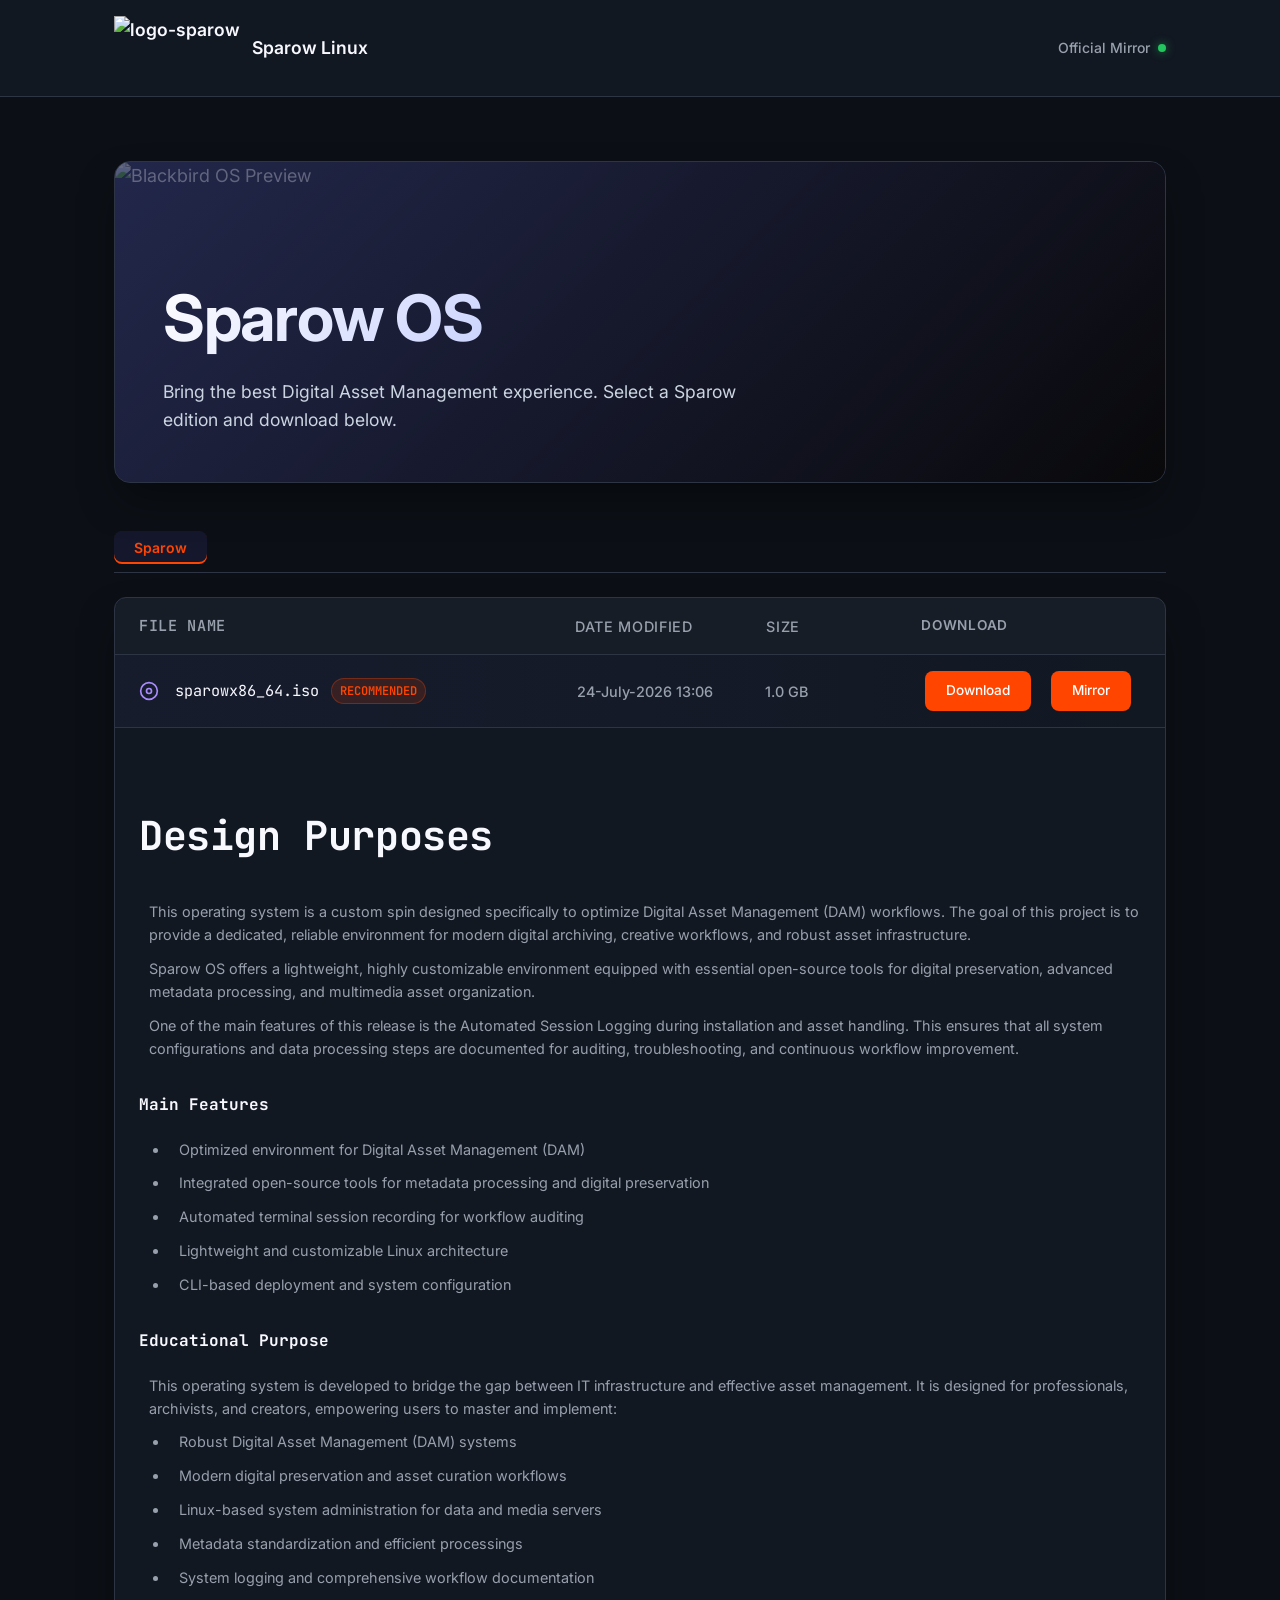
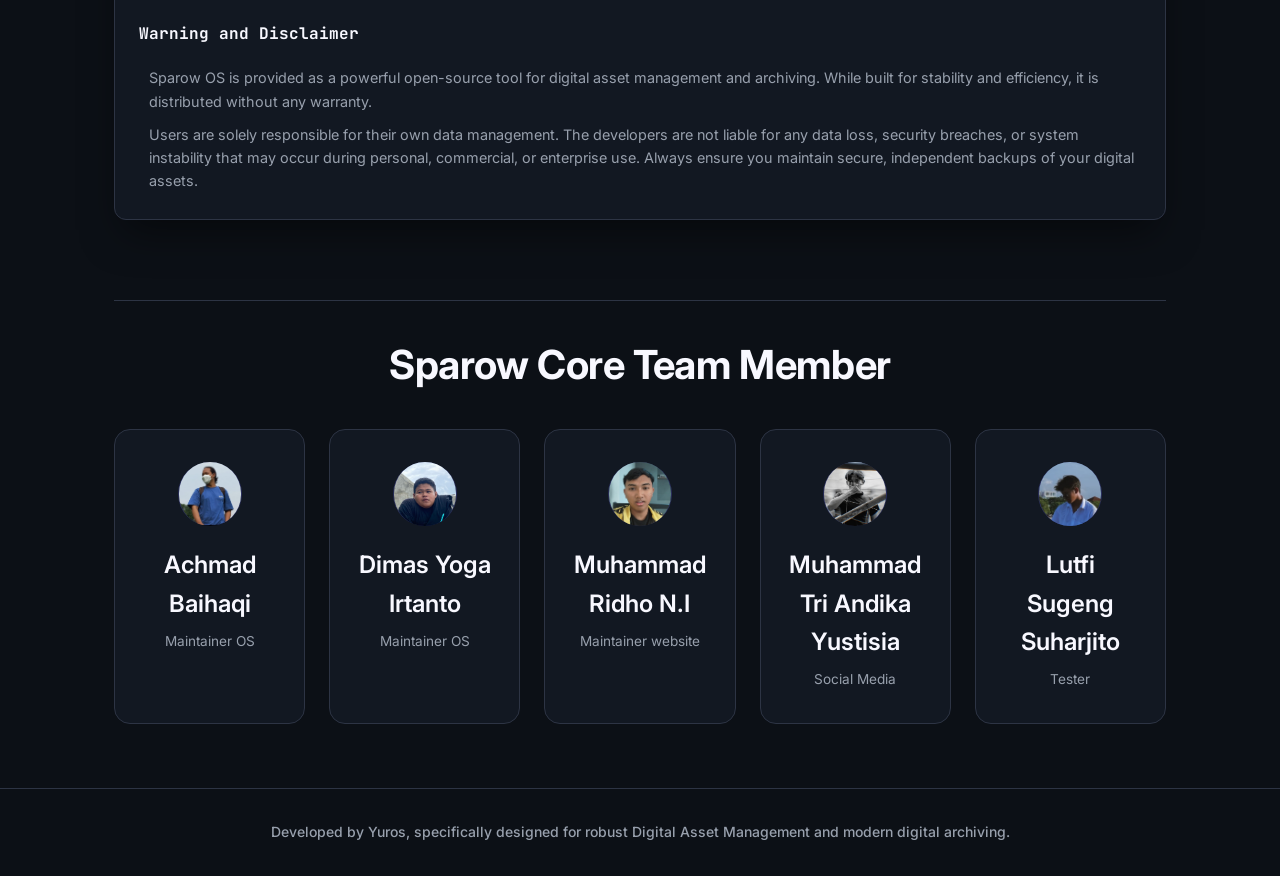
==== template/index.html @ 1fdc1cbc "Update index.html" ====
<!DOCTYPE html>
<html lang="en">
<head>
    <meta charset="UTF-8">
    <meta name="viewport" content="width=device-width, initial-scale=1.0">
    <title>Sparow OS - Download</title>
    <link rel="stylesheet" href="style.css">
    <link
        href="https://fonts.googleapis.com/css2?family=Inter:wght@400;500;600;700&family=JetBrains+Mono:wght@400;500&display=swap"
        rel="stylesheet">
</head>

<body>
    <nav class="navbar">
        <div class="container">
            <div class="logo">
                <img src="asset-website/logo-sparow.png" alt="logo-sparow" style="height: 64px; width: auto;"/>
                <span>Sparow Linux</span>
            </div>
            <div class="server-info">
                <span class="host">Official Mirror</span>
                <span class="status-indicator"></span>
            </div>
        </div>
    </nav>

    <main class="container main-content">
        <!-- Hero Section -->
        <div class="hero-section">
            <div class="hero-image-container">
                <!-- Ganti source gambar (src) di bawah ini dengan link gambar hero OS Anda -->
                <img src="asset-website/backround-hero/opsi1.png" alt="Blackbird OS Preview" class="hero-img">
                <div class="hero-content">
                    <h1>Sparow OS</h1>
                    <p>Bring the best Digital Asset Management experience. Select a Sparow edition and download below.</p>
                </div>
            </div>
        </div>

        <div class="release-tabs">
            <button class="tab-btn active" id="btn-amanda">Sparow</button>
            <!--<button class="tab-btn" id="btn-blackbird">Raven</button>-->
        </div>

        <div class="file-browser">
            <div class="browser-header">
                <div class="col-name">File Name</div>
                <div class="col-date">Date Modified</div>
                <div class="col-size">Size</div>
                <div class="col-action">
                    <span class="header-align">Download</span>
                    <span class="header-align" style="visibility: hidden;">Mirror</span>
                </div>
            </div>
            <div class="file-list" id="list-amanda">
                <!-- ISO Files (Highlight them) -->
                <div class="file-row iso-file">
                    <div class="col-name">
                        <svg class="icon" viewBox="0 0 24 24" fill="none" stroke="currentColor" stroke-width="2">
                            <circle cx="12" cy="12" r="10" />
                            <circle cx="12" cy="12" r="3" />
                        </svg>
                        <div class="file-details">
                            <span class="filename">sparowx86_64.iso</span>
                            <span class="file-badge">Recommended</span>
                        </div>
                    </div>
                    <div class="col-date">24-July-2026 13:06</div>
                    <div class="col-size">1.0 GB</div>
                    <div class="col-action">
                        <a href="/source/blackbird-amanda.iso" class="btn-download" download>Download</a>
                        <a href="https://onboardcloud.dl.sourceforge.net/project/blackbird/release-beta/blackbird-amanda.iso?viasf=1&fid=47947c083191922f" target="_blank" class="btn-download">Mirror</a>
                        
                    </div>
                </div>
                <div class="describe">

                    <h2 class="col-name">Design Purposes</h2>

                    <p>
                    This operating system is a custom spin designed specifically to optimize Digital Asset Management (DAM) workflows. The goal of this project is to provide a dedicated, reliable environment for modern digital archiving, creative workflows, and robust asset infrastructure.
                    </p>

                    <p>
                    Sparow OS offers a lightweight, highly customizable environment equipped with essential open-source tools for digital preservation, advanced metadata processing, and multimedia asset organization.
                    </p>

                    <p>
                    One of the main features of this release is the Automated Session Logging during installation and asset handling. This ensures that all system configurations and data processing steps are documented for auditing, troubleshooting, and continuous workflow improvement.
                    </p>

                    <h3 class="col-name">Main Features</h3>
                    
                    <ul>
                        <li>Optimized environment for Digital Asset Management (DAM)</li>
                        <li>Integrated open-source tools for metadata processing and digital preservation</li>
                        <li>Automated terminal session recording for workflow auditing</li>
                        <li>Lightweight and customizable Linux architecture</li>
                        <li>CLI-based deployment and system configuration</li>
                    </ul>

                    <h3 class="col-name">Educational Purpose</h3>

                    <p>
                    This operating system is developed to bridge the gap between IT infrastructure and effective asset management. It is designed for professionals, archivists, and creators, empowering users to master and implement:
                    </p>

                    <ul>
                        <li>Robust Digital Asset Management (DAM) systems</li>
                        <li>Modern digital preservation and asset curation workflows</li>
                        <li>Linux-based system administration for data and media servers</li>
                        <li>Metadata standardization and efficient processings</li>
                        <li>System logging and comprehensive workflow documentation</li>
                    </ul>

                    <h3 class="col-name">Warning and Disclaimer</h3>

                    <p>
                    Sparow OS is provided as a powerful open-source tool for digital asset management and archiving. While built for stability and efficiency, it is distributed without any warranty.
                    </p>

                    <p>
                    Users are solely responsible for their own data management. The developers are not liable for any data loss, security breaches, or system instability that may occur during personal, commercial, or enterprise use. Always ensure you maintain secure, independent backups of your digital assets.
                    </p>
                </div>
            </div>

            <div class="file-list" id="list-blackbird" style="display: none;">
                <!-- ISO Files for Blackbird -->
                <!--<div class="file-row iso-file">
                    <div class="col-name">
                        <svg class="icon" viewBox="0 0 24 24" fill="none" stroke="currentColor" stroke-width="2">
                            <circle cx="12" cy="12" r="10" />
                            <circle cx="12" cy="12" r="3" />
                        </svg>
                       <div class="file-details">
                            <span class="filename">blackbird-ravenx86_64.iso</span>
                        </div>
                    </div>
                    <div class="col-date">15-Apr-2026 09:20</div>
                    <div class="col-size">1.2 GB</div>
                    <div class="col-action">
                        <a href="#" class="btn-download">Download</a>
                    </div>
                </div>-->
                
                <div class="describe">

                    <h2 class="col-name">Design Purposes</h2>

                    <p>
                    This operating system is a core of Blackbird Project and Used for internal member only.
                    </p>


                </div>
            </div>
        </div>

        <!-- Contributors Section -->
        <section class="contributors-section">
            <h2 class="section-title">Sparow Core Team Member</h2>
            <div class="contributors-grid">
                <div class="contributor-card">
                    <div class="avatar">
                        <img src="/asset-website/contributor-image/bay-card.jpg" alt="Achmad Baihaqi Avatar" class="avatar-img">
                    </div>
                    <div class="contributor-info">
                        <h3>Achmad Baihaqi</h3>
                        <p>Maintainer OS</p>
                    </div>
                </div>
                <div class="contributor-card">
                    <div class="avatar">
                        <img src="/asset-website/contributor-image/agoy-card.jpg" alt="Dimas Yoga Avatar" class="avatar-img">
                    </div>
                    <div class="contributor-info">
                        <h3>Dimas Yoga Irtanto</h3>
                        <p>Maintainer OS</p>
                    </div>
                </div>
                <div class="contributor-card">
                    <div class="avatar">
                        <img src="/asset-website/contributor-image/ridho-card.jpg" alt="Muhammad Ridho Avatar" class="avatar-img">
                    </div>
                    <div class="contributor-info">
                        <h3>Muhammad Ridho N.I</h3>
                        <p>Maintainer website </p>
                    </div>
                </div>
                <div class="contributor-card">
                    <div class="avatar">
                        <img src="/asset-website/contributor-image/dika-card.jpg" alt="Muhammad Tri Andika Avatar" class="avatar-img">
                    </div>
                    <div class="contributor-info">
                        <h3>Muhammad Tri Andika Yustisia</h3>
                        <p>Social Media</p>
                    </div>
                </div>
                <div class="contributor-card">
                    <div class="avatar">
                        <img src="/asset-website/contributor-image/lutfi-card.jpg" alt="Lutfi Sugeng Avatar" class="avatar-img">
                    </div>
                    <div class="contributor-info">
                        <h3>Lutfi Sugeng Suharjito</h3>
                        <p>Tester</p>
                    </div>
                </div>
            </div>
        </section>
    </main>

    <footer>
        <div class="container">
            <p>Developed by Yuros, specifically designed for robust Digital Asset Management and modern digital archiving.</p>
        </div>
    </footer>

    <script src="main.js"></script>
</body>

</html>
---- template/style.css ----
:root {
    --bg-main: #0C1016;
    --bg-card: #121822;
    --bg-hover: #1c2433;
    --text-main: #F8F8FF;
    --text-muted: #98A0AD;
    --border-color: #2D3444;
    --stroke-secondary: #A8B9D3;
    --accent: #FF4500;
    --accent-hover: #e63e00;
    --iso-glow: rgba(255, 69, 0, 0.15);
    --placeholder: #D9D9D9
}

* {
    margin: 0;
    padding: 0;
    box-sizing: border-box;
}

body {
    font-family: 'Inter', -apple-system, BlinkMacSystemFont, "Segoe UI", sans-serif;
    background-color: var(--bg-main);
    color: var(--text-main);
    line-height: 1.6;
    -webkit-font-smoothing: antialiased;
    font-size: 18px;
    font-weight: 400;
}

.container {
    max-width: 1100px;
    margin: 0 auto;
    padding: 0 1.5rem;
}

/* Navbar */
.navbar {
    border-bottom: 1px solid var(--border-color);
    background: var(--bg-card);
    padding: 1rem 0;
}

.navbar .container {
    display: flex;
    justify-content: space-between;
    align-items: center;
}

.logo {
    display: flex;
    align-items: center;
    gap: 0.75rem;
    font-weight: 600;
    font-size: 1.1rem;
}

.logo svg {
    color: var(--accent);
}

/* Release Tabs */
.release-tabs {
    display: flex;
    gap: 0.5rem;
    margin-bottom: 1.5rem;
    border-bottom: 1px solid var(--border-color);
    padding-bottom: 0.5rem;
}

.tab-btn {
    background: transparent;
    border: none;
    color: var(--text-muted);
    padding: 0.5rem 1.25rem;
    font-size: 0.95rem;
    font-weight: 500;
    cursor: pointer;
    border-radius: 0.5rem;
    transition: all 0.2s ease;
    font-family: 'Inter', sans-serif;
}

.tab-btn:hover {
    color: var(--text-main);
    background: var(--bg-hover);
}

.tab-btn.active {
    background: rgba(99, 102, 241, 0.1);
    color: var(--accent);
    font-weight: 600;
    box-shadow: inset 0 -2px 0 var(--accent);
}

.server-info,
.tab-btn,
.browser-header,
.col-date,
.col-size,
.btn-download,
footer {
    font-size: 14px;
    font-weight: 500;
    color: var(--text-muted);
    display: flex;
    align-items: center;
    gap: 0.5rem;
}

.status-indicator {
    width: 8px;
    height: 8px;
    border-radius: 50%;
    background: #22c55e;
    box-shadow: 0 0 8px rgba(34, 197, 94, 0.6);
}

/* Main Content */
.main-content {
    padding: 4rem 1.5rem;
}

/* Hero Section */
.hero-section {
    margin-bottom: 3rem;
    border-radius: 1rem;
    overflow: hidden;
    position: relative;
    border: 1px solid var(--border-color);
    box-shadow: 0 20px 40px -10px rgba(0, 0, 0, 0.5);
    background: var(--bg-card);
}

.hero-image-container {
    position: relative;
    width: 100%;
    height: 320px;
    background: linear-gradient(135deg, rgba(99, 102, 241, 0.2) 0%, rgba(9, 9, 11, 1) 100%);
    display: flex;
    align-items: flex-end;
    padding: 3rem;
}

.hero-img {
    position: absolute;
    top: 0;
    left: 0;
    width: 100%;
    height: 100%;
    object-fit: cover;
    opacity: 0.3; /* Opacity lowered to keep text highly readable */
    z-index: 1;
    border-radius: 0 !important;
}

.hero-content {
    position: relative;
    z-index: 2;
}

.hero-content h1 {
    font-size:64px;
    font-weight: 700;
    margin-bottom: 0.5rem;
    background: linear-gradient(135deg, #ffffff 0%, #a5b4fc 100%);
    -webkit-background-clip: text;
    -webkit-text-fill-color: transparent;
    letter-spacing: -0.02em;
    color: var(--text-main);
}

.hero-content p {
    color: #cbd5e1;
    font-size: 1.1rem;
    max-width: 600px;
}

.hero-content p.academic-note {
    margin-top: 1.25rem;
    font-size: 0.85rem;
    color: #94a3b8;
    font-style: italic;
    border-left: 2px solid var(--accent);
    padding-left: 0.75rem;
}

img {
    display: block;
    max-width: 100%;
    overflow: hidden;
    
}
/* File Browser */
.file-browser {
    background: var(--bg-card);
    border: 1px solid var(--border-color);
    border-radius: 0.75rem;
    overflow: hidden;
    box-shadow: 0 20px 40px -10px rgba(0, 0, 0, 0.5);
}

.browser-header {
    display: grid;
    grid-template-columns: 3.5fr 1.5fr 1fr 2fr;
    padding: 1rem 1.5rem;
    border-bottom: 1px solid var(--border-color);
    background: rgba(255, 255, 255, 0.02);
    font-size: 0.85rem;
    font-weight: 600;
    color: var(--text-muted);
    text-transform: uppercase;
    letter-spacing: 0.05em;
}

.header-align {
    display: inline-flex;
    justify-content: center;
    padding: 0 1.25rem;
    margin-left: 5px;
    margin-right: 5px;
}

.file-list {
    display: flex;
    flex-direction: column;
}

.file-row {
    display: grid;
    grid-template-columns: 3.5fr 1.5fr 1fr 2fr;
    align-items: center;
    padding: 1rem 1.5rem;
    border-bottom: 1px solid var(--border-color);
    text-decoration: none;
    color: var(--text-main);
    transition: background 0.2s ease;
}

.describe {
    padding: 1rem 1.5rem;
}

.describe h2, .describe h3 {
    font-size: 1rem;
    margin-bottom: 1.25em;
}

.describe h2 {
 margin-top: 1.5em ;
}

.describe h3 {
 margin-top: 2em ;
}

.describe p, .describe li {
    color: var(--text-muted);
    font-size: .9rem;
    margin-bottom: .75em;
}

.describe p{
    margin-inline-start: 10px;
}

.describe li {
    margin-inline-start: 30px;
    padding-inline-start: 10px;
}


.file-row:last-child {
    border-bottom: none;
}

.file-row:hover {
    background: var(--bg-hover);
}

.file-row.iso-file {
    background: linear-gradient(90deg, rgba(99, 102, 241, 0.05), transparent);
}

.file-row.iso-file:hover {
    background: linear-gradient(90deg, rgba(99, 102, 241, 0.1), transparent);
}

/* Columns */
.col-name {
    display: flex;
    align-items: center;
    gap: 1rem;
    font-family: 'JetBrains Mono', monospace;
    font-size: 0.95rem;
    word-break: break-all;
}

.col-date, .col-size {
    font-size: 0.9rem;
    color: var(--text-muted);
}

.col-action {
    display: flex;
    justify-content: flex-end;
}

.icon {
    width: 20px;
    height: 20px;
    color: var(--text-muted);
    flex-shrink: 0;
}

.directory .icon {
    color: #60a5fa;
    fill: rgba(96, 165, 250, 0.2);
}

.iso-file .icon {
    color: #a78bfa;
}

.text-file .icon {
    color: #94a3b8;
}

.file-details {
    display: flex;
    align-items: center;
    gap: 0.75rem;
    flex-wrap: wrap;
}

.file-badge {
    
    font-size: 12px;
    background: rgba(255, 69, 0, 0.15);
    color: var(--accent);
    padding: 0.15rem 0.5rem;
    border-radius: 1rem;
    border: 1px solid rgba(255, 69, 0, 0.3);
    font-weight: 600;
    text-transform: uppercase;
}

/* Buttons */
.btn-download {
    display: inline-flex;
    align-items: center;
    justify-content: center;
    padding: 0.5rem 1.25rem;
    background: var(--accent);
    color: #fff;
    text-decoration: none;
    border-radius: 0.5rem;
    font-weight: 500;
    font-size: 0.85rem;
    margin-left: 10px;
    margin-right: 10px;
    transition: all 0.2s;
    font-family: 'Inter', sans-serif;
    border: 1px solid transparent;
}

.btn-download:hover {
    background: var(--accent-hover);
    transform: translateY(-1px);
}

.btn-download.secondary {
    background: transparent;
    border: 1px solid var(--border-color);
    color: var(--text-main);
}

.btn-download.secondary:hover {
    background: rgba(255, 255, 255, 0.05);
    border-color: rgba(255, 255, 255, 0.2);
}

/* Contributors Section */
.contributors-section {
    margin-top: 5rem;
    padding-top: 2rem;
    border-top: 1px solid var(--border-color);
}

.section-title, .describe h2 {
    font-size: 40px;
    font-weight: 700;
    margin-bottom: 2rem;
    color: var(--text-main);
    text-align: center;
    letter-spacing: -0.01em;
}

.contributors-grid {
    display: grid;
    grid-template-columns: repeat(auto-fit, minmax(180px, 1fr));
    gap: 1.5rem;
}

.contributor-card {
    background: var(--bg-card);
    border: 1px solid var(--border-color);
    border-radius: 1rem;
    padding: 2rem 1.5rem;
    text-align: center;
    transition: transform 0.3s ease, box-shadow 0.3s ease, border-color 0.3s ease;
    cursor: default;
}

.contributor-card:hover {
    transform: translateY(-5px);
    box-shadow: 0 15px 30px -10px rgba(0, 0, 0, 0.5);
    background: var(--bg-hover);
    border-color: rgba(99, 102, 241, 0.3);
}

.avatar {
    width: 64px;
    height: 64px;
    border-radius: 50px;
    background: linear-gradient(135deg, rgba(99, 102, 241, 0.15) 0%, rgba(99, 102, 241, 0.05) 100%);
    border: 1px solid rgba(99, 102, 241, 0.2);
    color: var(--accent);
    display: flex;
    align-items: center;
    justify-content: center;
    font-size: 1.25rem;
    font-weight: 700;
    margin: 0 auto 1.25rem auto;
    font-family: 'Inter', sans-serif;
    transition: all 0.3s ease;
}

.avatar img{
        width: 64px;
    height: 64px;
    border-radius: 50px;
    object-fit: cover;
}

.contributor-card:hover .avatar {
    background: linear-gradient(135deg, rgba(99, 102, 241, 0.3) 0%, rgba(99, 102, 241, 0.1) 100%);
    box-shadow: 0 0 20px rgba(99, 102, 241, 0.15);
    color: #fff;
}

.contributor-info h3 {
    font-size: 24px;
    font-weight: 600;
    color: var(--text-main);
    margin-bottom: 0.5rem;
}

.contributor-info p {
    font-size: 0.85rem;
    color: var(--text-muted);
}

/* Footer */
footer {
    text-align: center;
    padding: 2rem 0;
    color: var(--text-muted);
    font-size: 14px;
    font-weight: 500;
    border-top: 1px solid var(--border-color);
    display: flex;
    justify-content: center;
    align-items: center;
}

/* Responsive */
@media (max-width: 900px) {
    .browser-header {
        grid-template-columns: 2fr 1fr 1.5fr;
    }
    .file-row {
        grid-template-columns: 2fr 1fr 1.5fr;
    }
    .browser-header .col-date, .file-row .col-date {
        display: none;
    }
}

@media (max-width: 600px) {
    .browser-header {
        display: none;
    }
    .file-row {
        grid-template-columns: 1fr;
        gap: 0.75rem;
        padding: 1.25rem;
    }
    .col-size {
        padding-left: 2.25rem;
        display: inline-block;
        font-size: 0.85rem;
    }
    .col-action {
        justify-content: flex-start;
        padding-left: 2.25rem;
        margin-top: 0.5rem;
    }
}
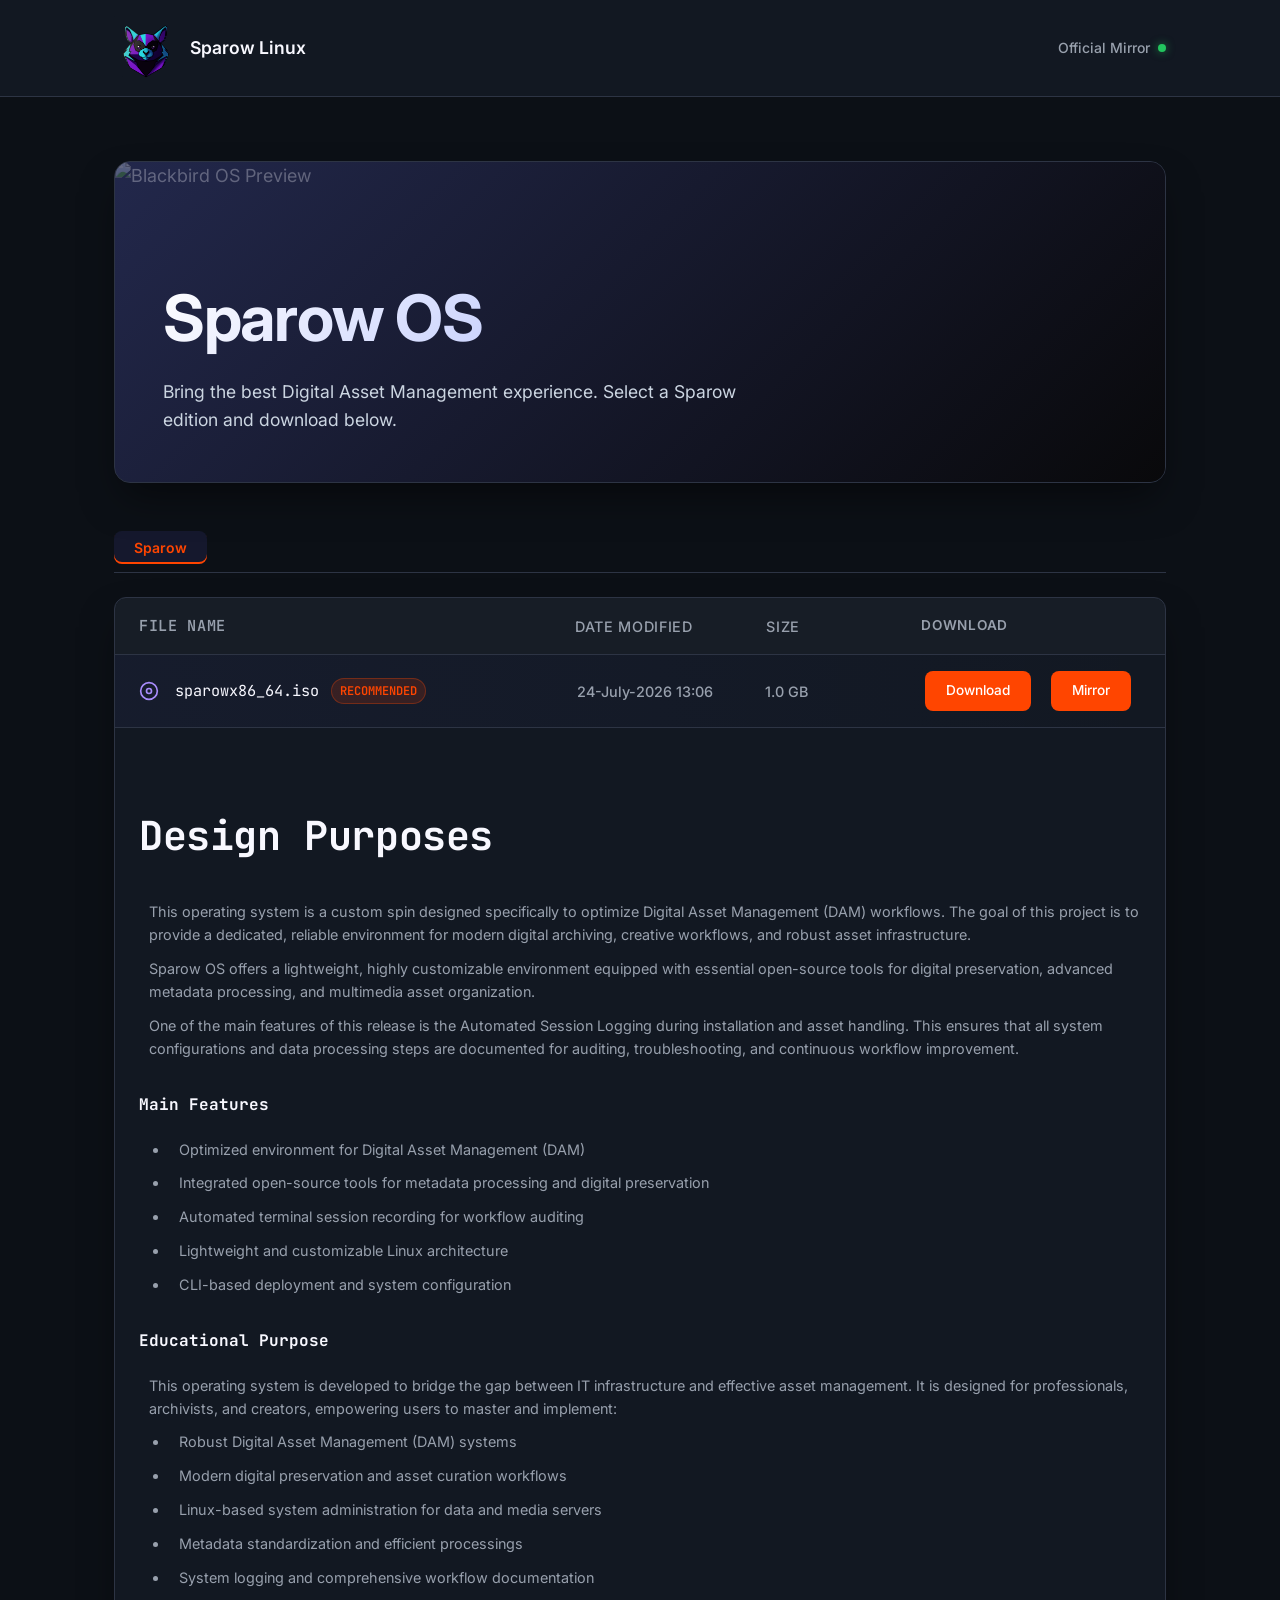
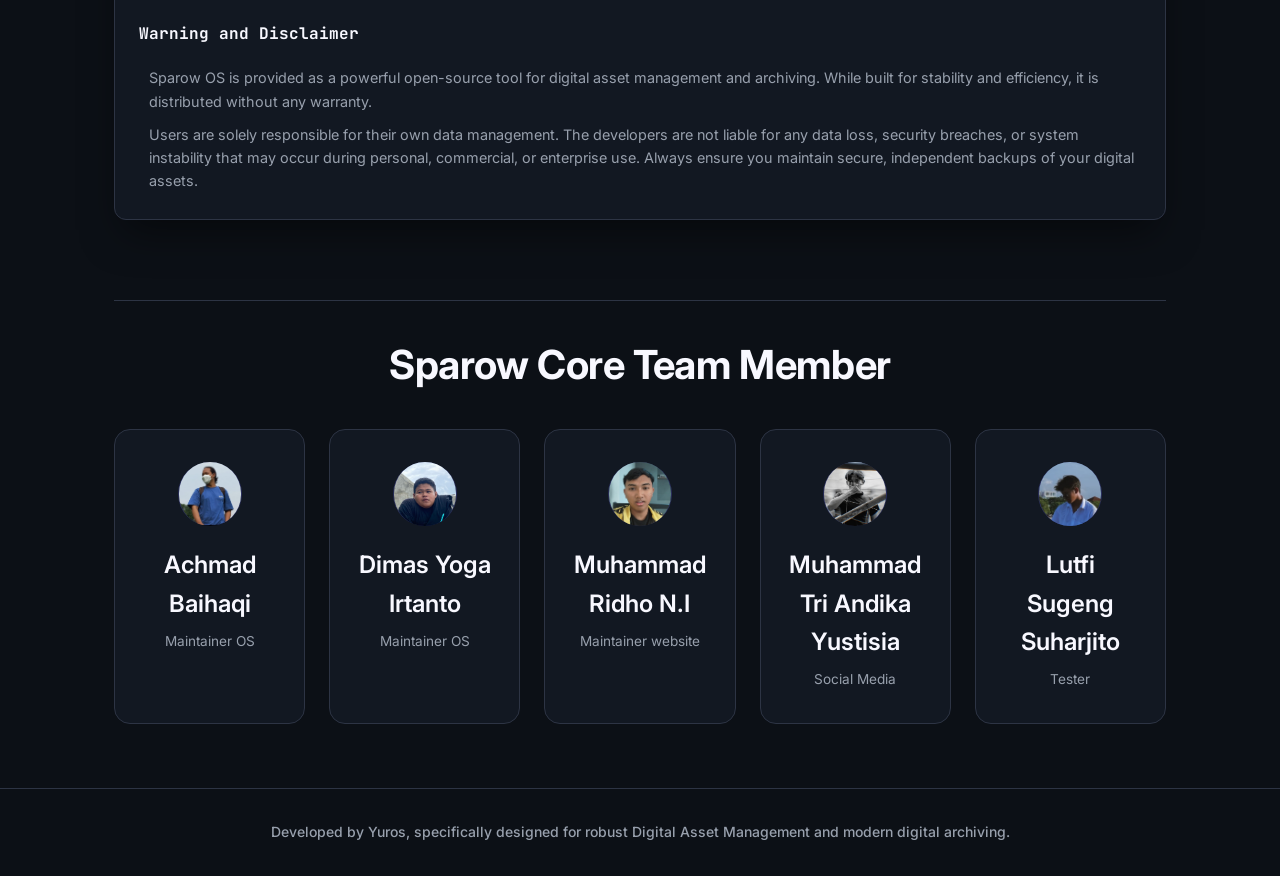
==== commit 7d05b206: "Update index.html" ====
--- a/template/index.html
+++ b/template/index.html
@@ -14,7 +14,7 @@
     <nav class="navbar">
         <div class="container">
             <div class="logo">
-                <img src="asset-website/logo-sparow.png" alt="logo-sparow" style="height: 64px; width: auto;"/>
+                <img src="/asset-website/logo-sparow.png" alt="logo-sparow" style="height: 64px; width: auto;"/>
                 <span>Sparow Linux</span>
             </div>
             <div class="server-info">
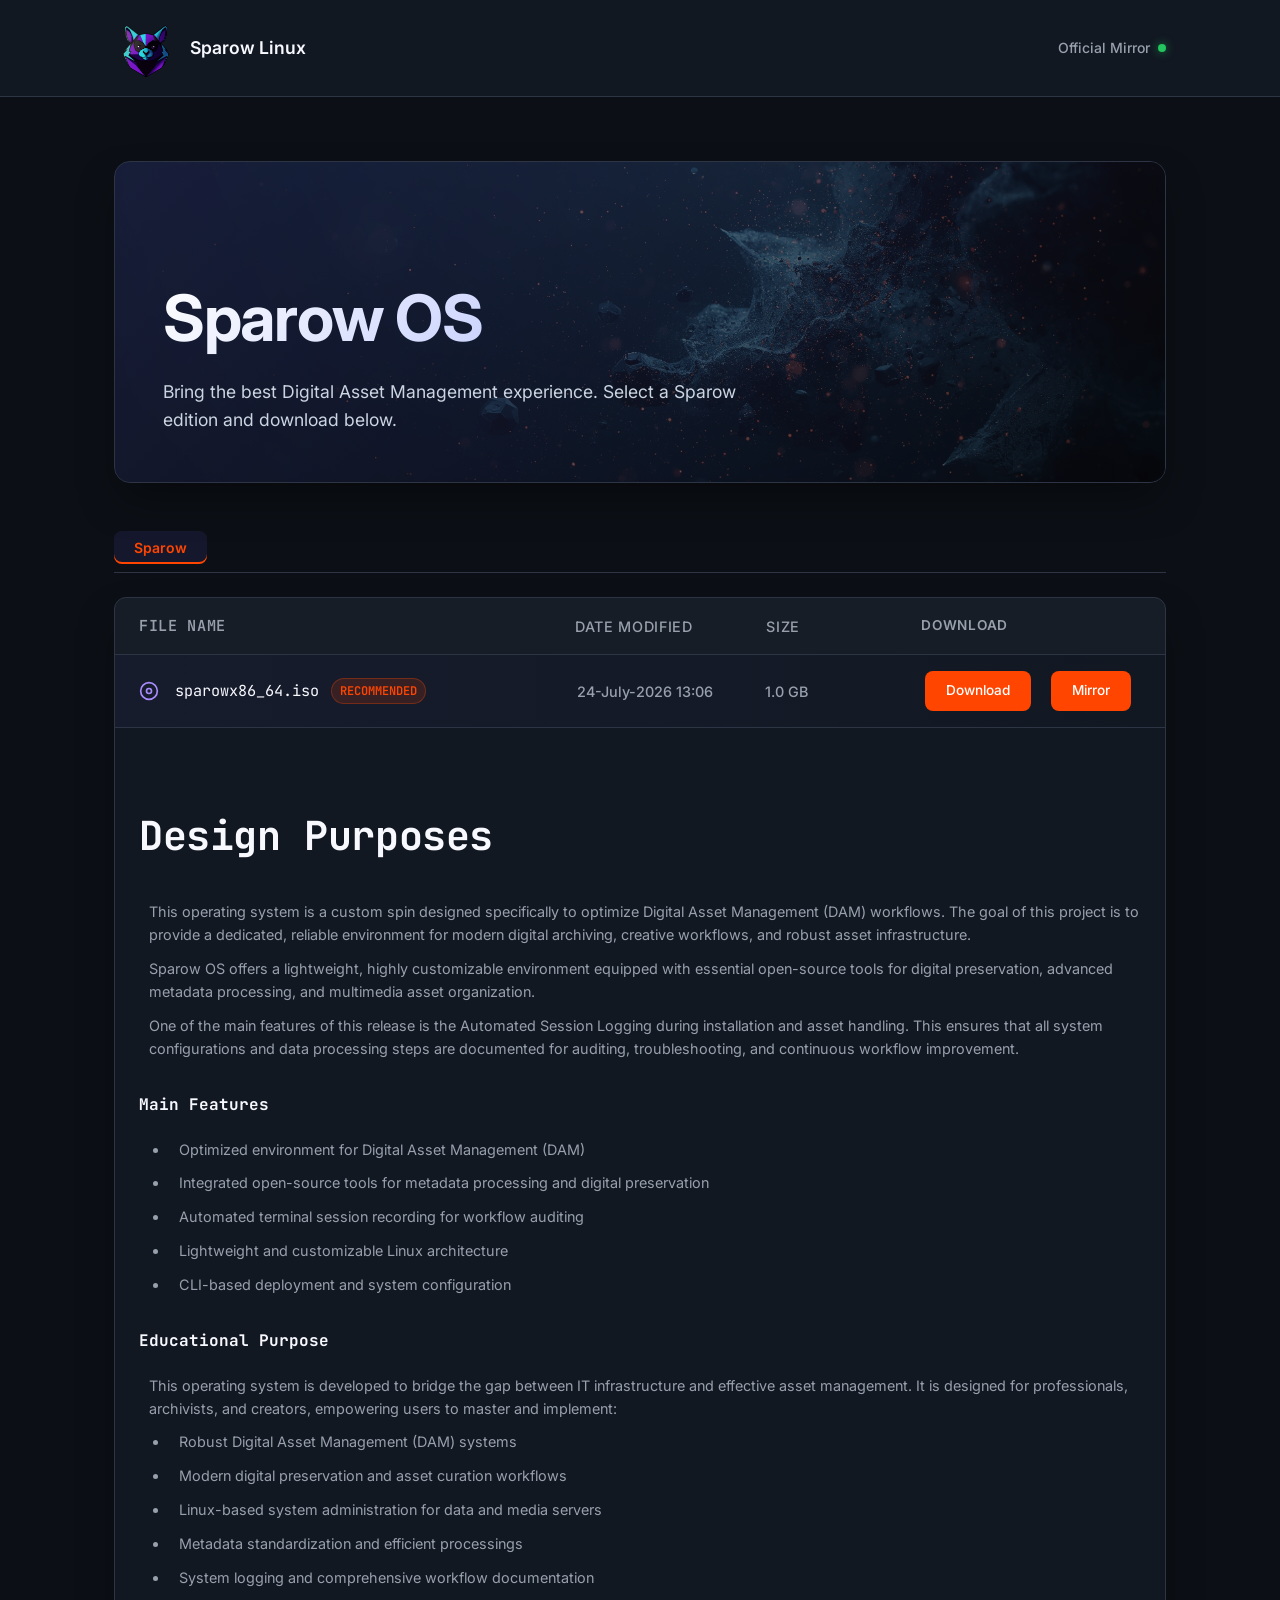
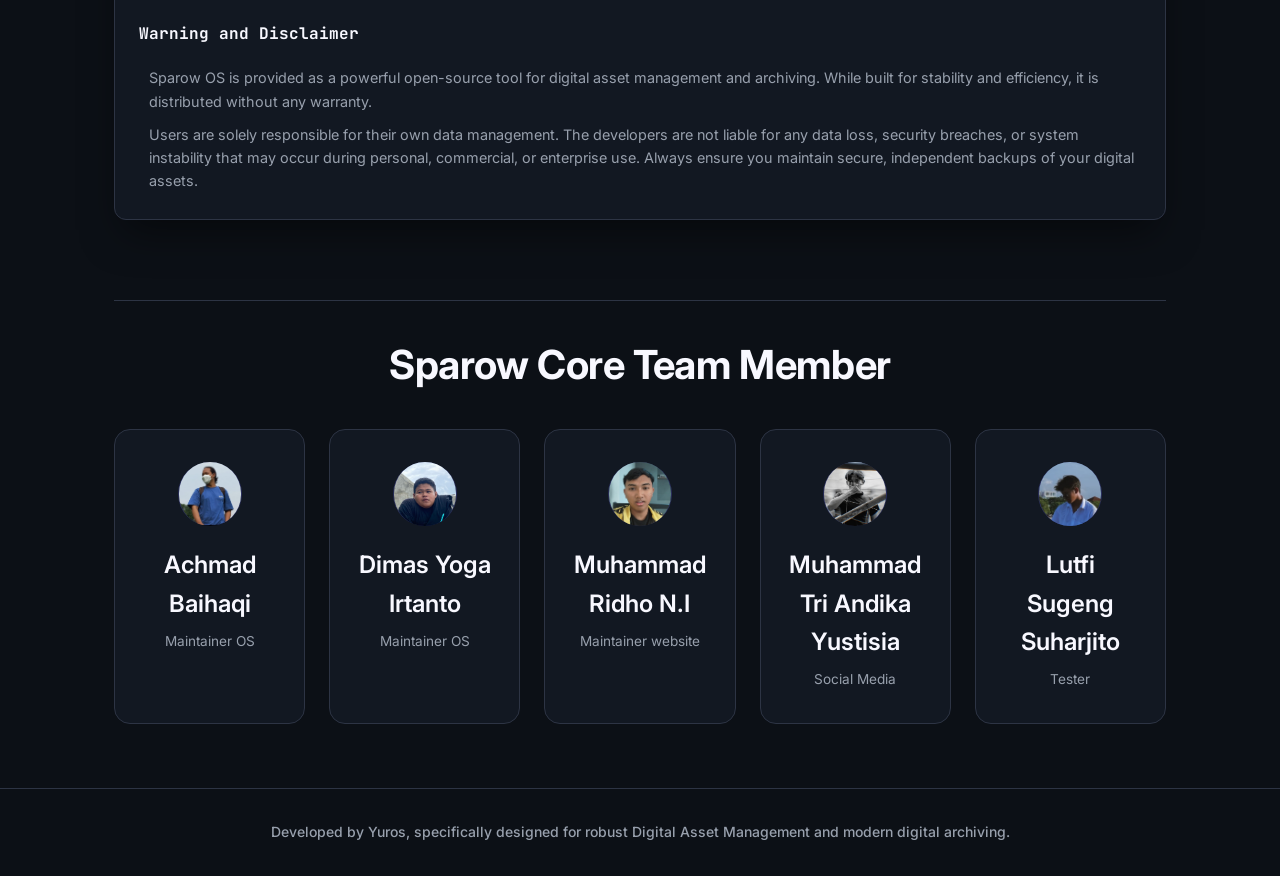
==== commit 950f46eb: "Update index.html" ====
--- a/template/index.html
+++ b/template/index.html
@@ -29,7 +29,7 @@
         <div class="hero-section">
             <div class="hero-image-container">
                 <!-- Ganti source gambar (src) di bawah ini dengan link gambar hero OS Anda -->
-                <img src="asset-website/backround-hero/opsi1.png" alt="Blackbird OS Preview" class="hero-img">
+                <img src="/asset-website/backround-hero/opsi1.png" alt="Blackbird OS Preview" class="hero-img">
                 <div class="hero-content">
                     <h1>Sparow OS</h1>
                     <p>Bring the best Digital Asset Management experience. Select a Sparow edition and download below.</p>
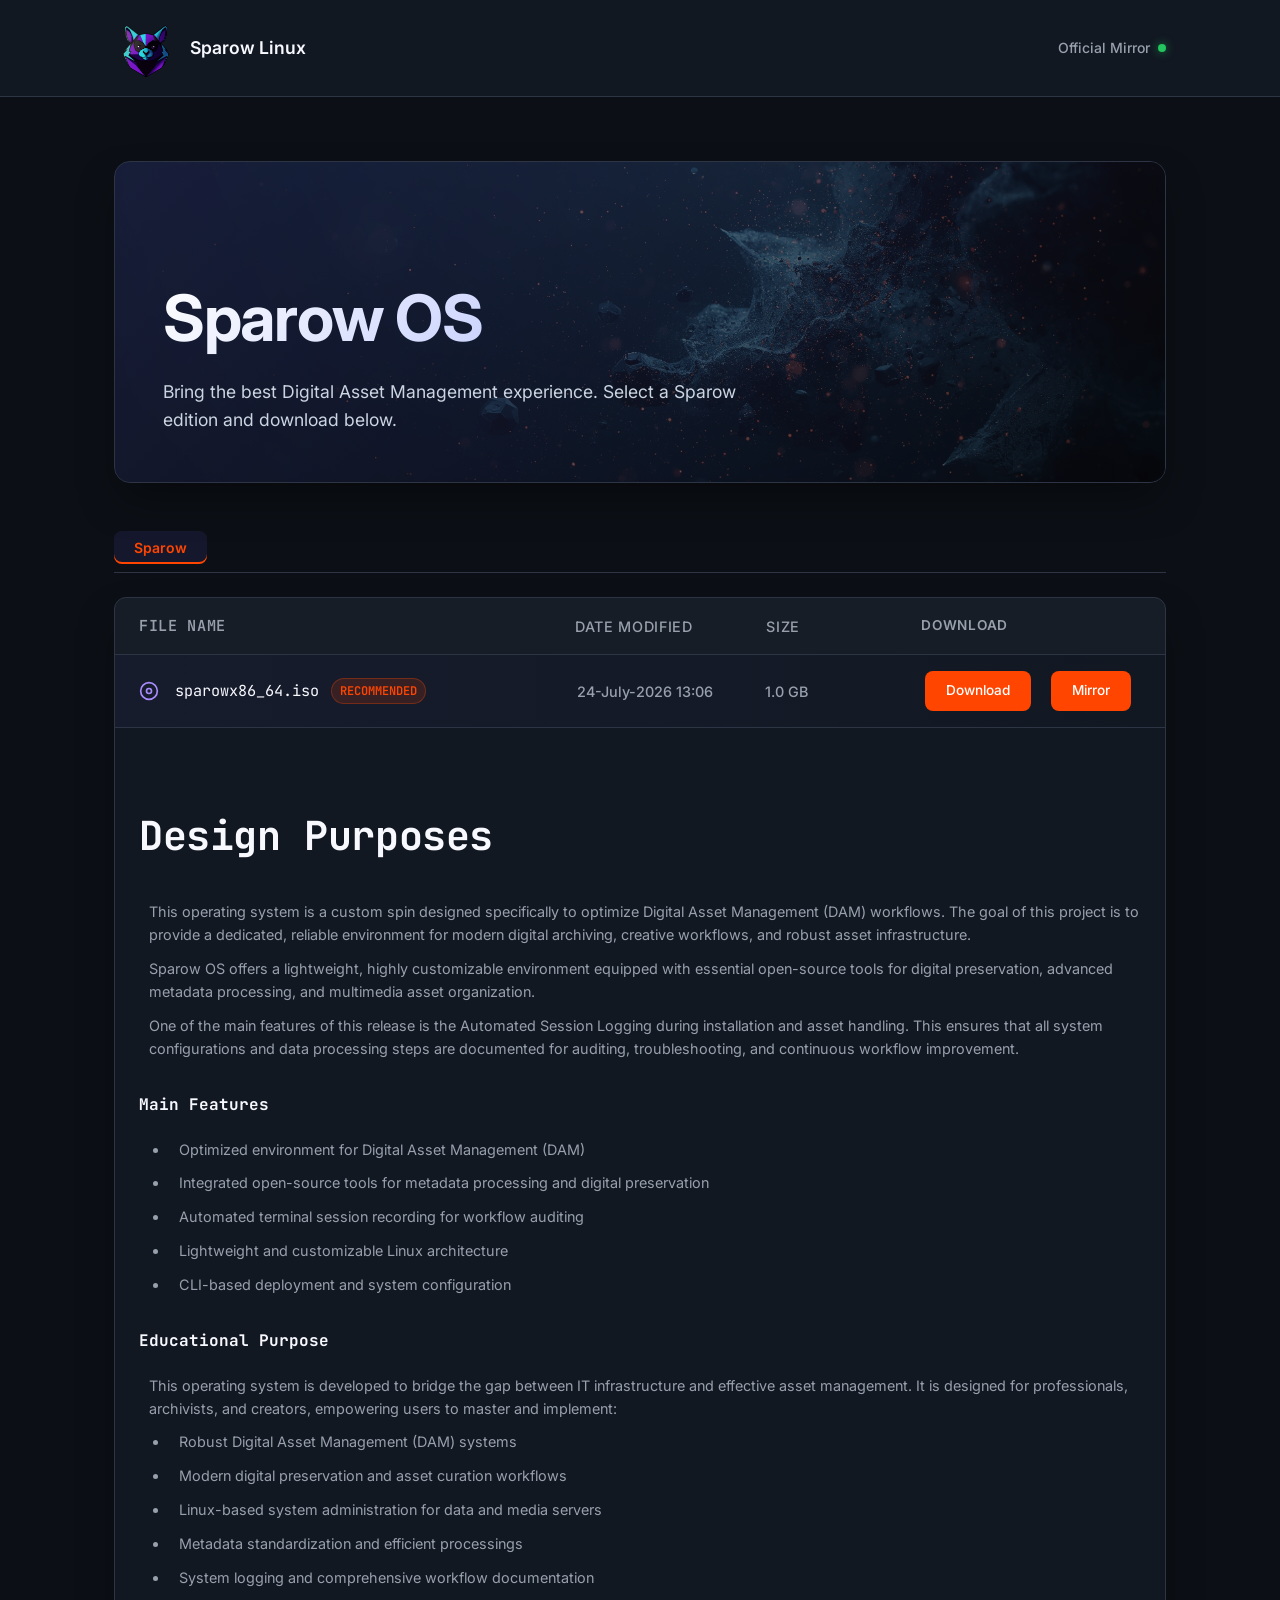
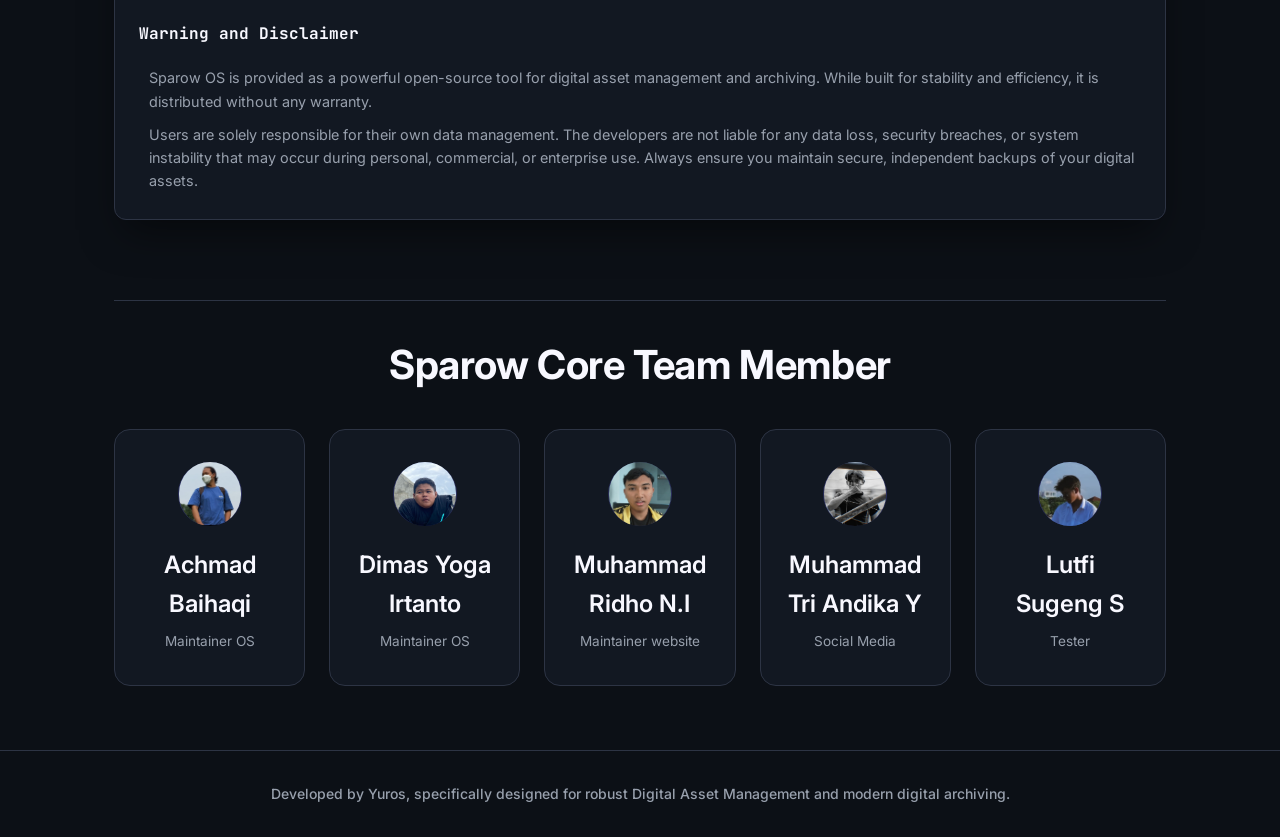
==== commit 44202293: "Update index.html" ====
--- a/template/index.html
+++ b/template/index.html
@@ -193,7 +193,7 @@
                         <img src="/asset-website/contributor-image/dika-card.jpg" alt="Muhammad Tri Andika Avatar" class="avatar-img">
                     </div>
                     <div class="contributor-info">
-                        <h3>Muhammad Tri Andika Yustisia</h3>
+                        <h3>Muhammad Tri Andika Y</h3>
                         <p>Social Media</p>
                     </div>
                 </div>
@@ -202,7 +202,7 @@
                         <img src="/asset-website/contributor-image/lutfi-card.jpg" alt="Lutfi Sugeng Avatar" class="avatar-img">
                     </div>
                     <div class="contributor-info">
-                        <h3>Lutfi Sugeng Suharjito</h3>
+                        <h3>Lutfi Sugeng S</h3>
                         <p>Tester</p>
                     </div>
                 </div>
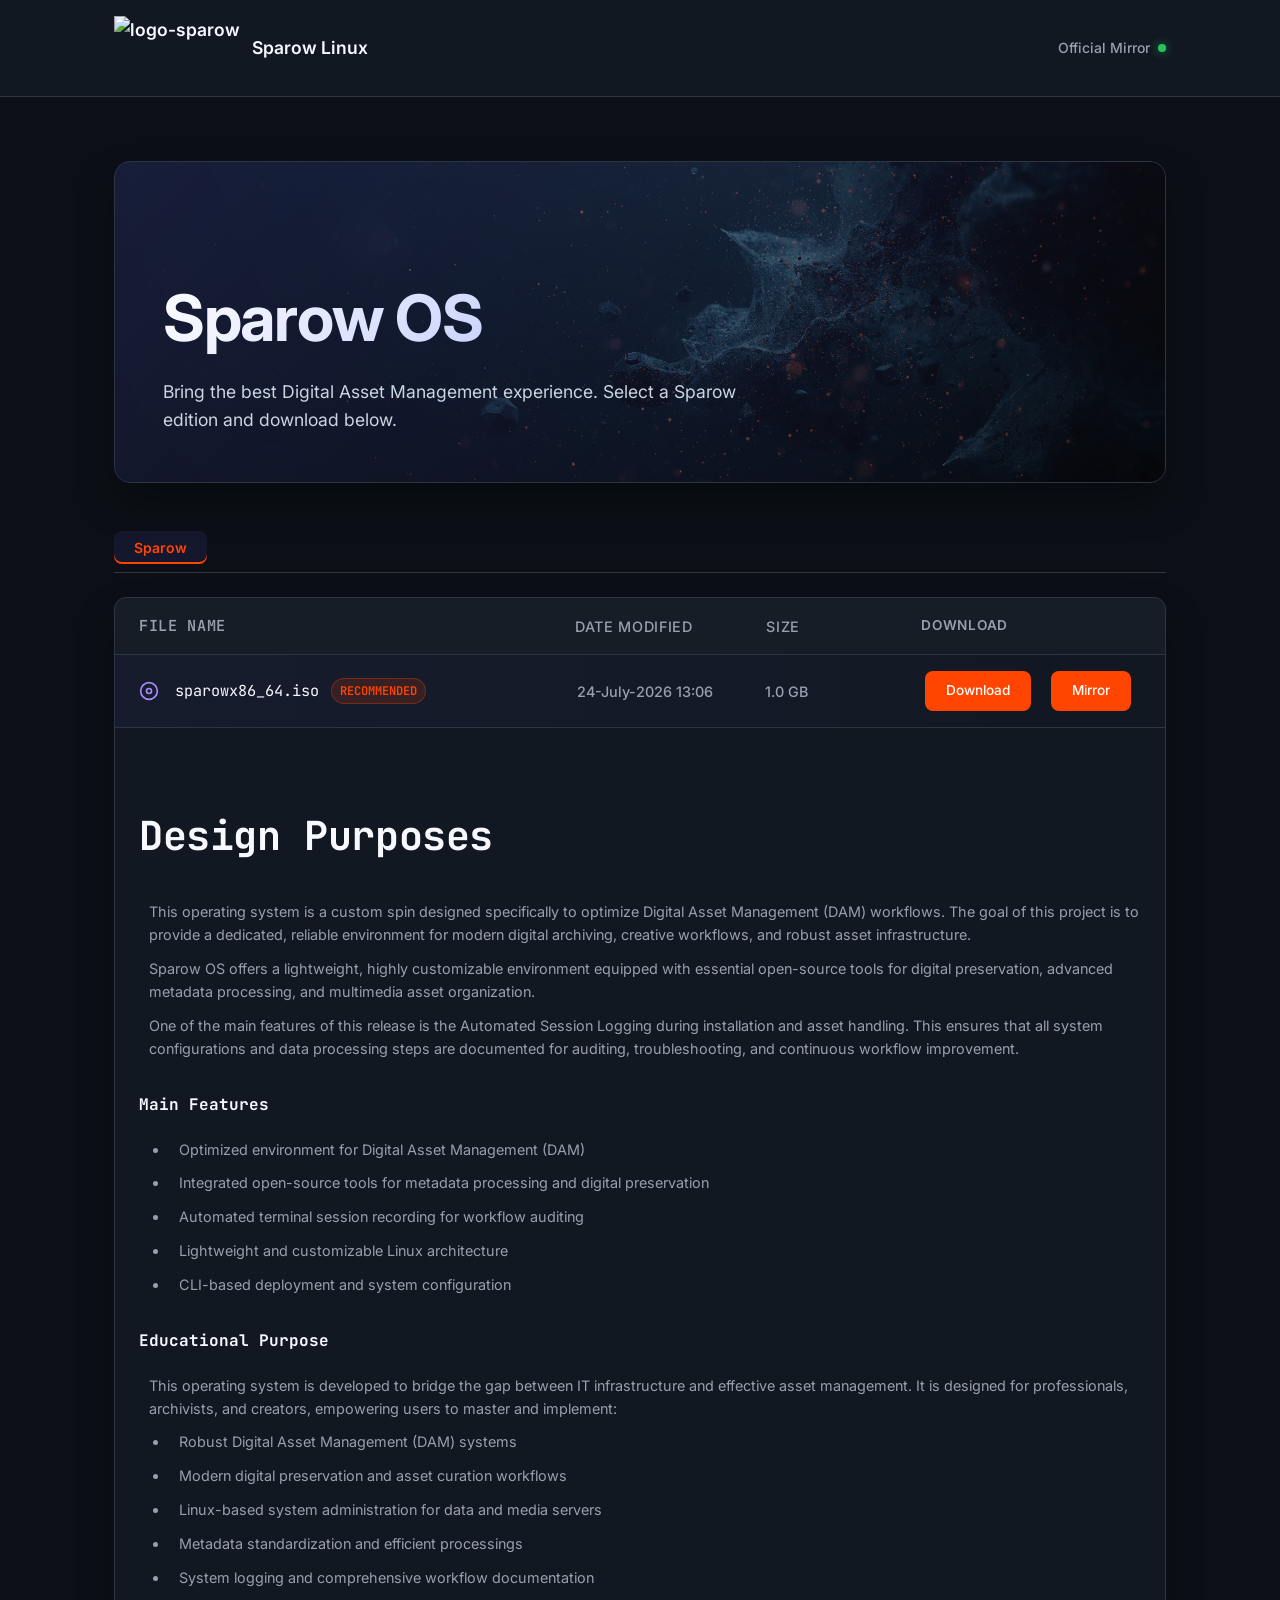
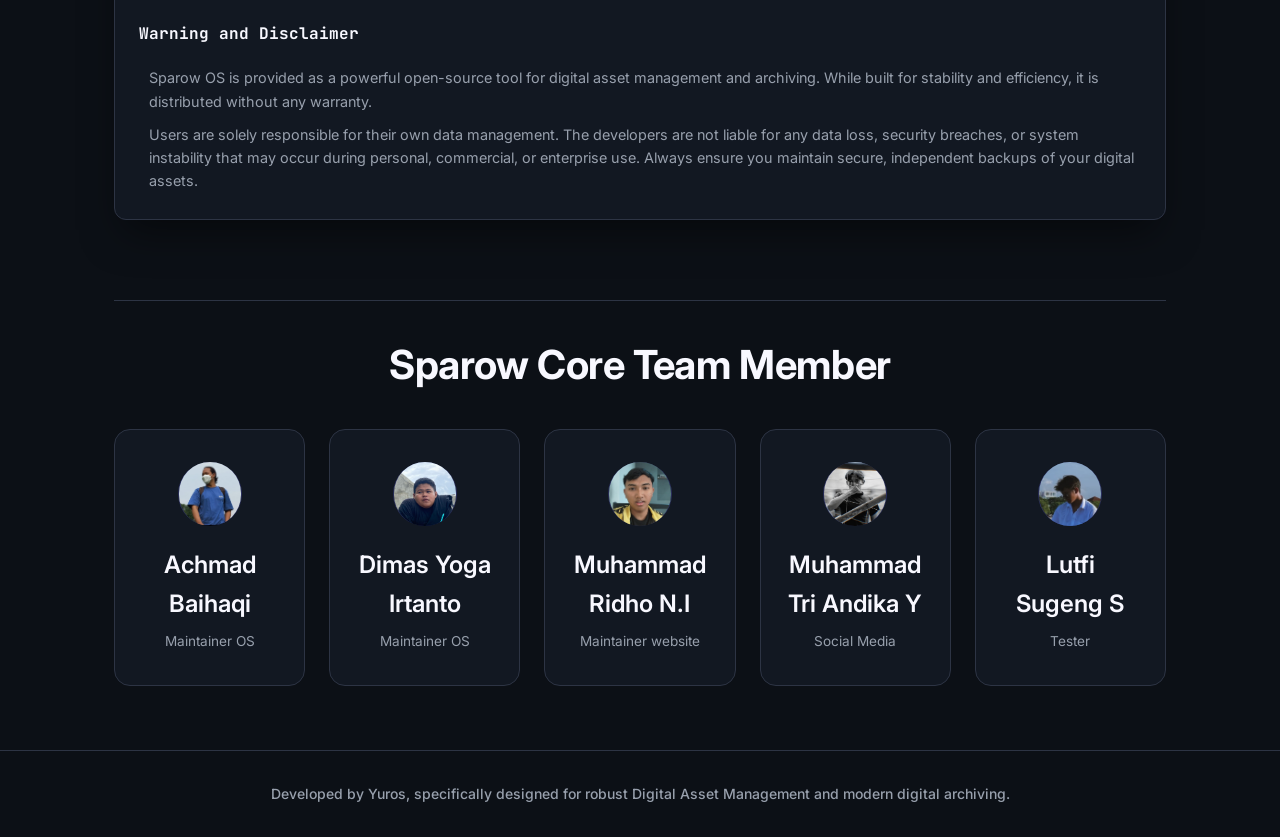
==== commit c24e6376: "Update index.html" ====
--- a/template/index.html
+++ b/template/index.html
@@ -14,7 +14,7 @@
     <nav class="navbar">
         <div class="container">
             <div class="logo">
-                <img src="/asset-website/logo-sparow.png" alt="logo-sparow" style="height: 64px; width: auto;"/>
+                <img src="asset-website/logo-sparow.png" alt="logo-sparow" style="height: 64px; width: auto;"/>
                 <span>Sparow Linux</span>
             </div>
             <div class="server-info">
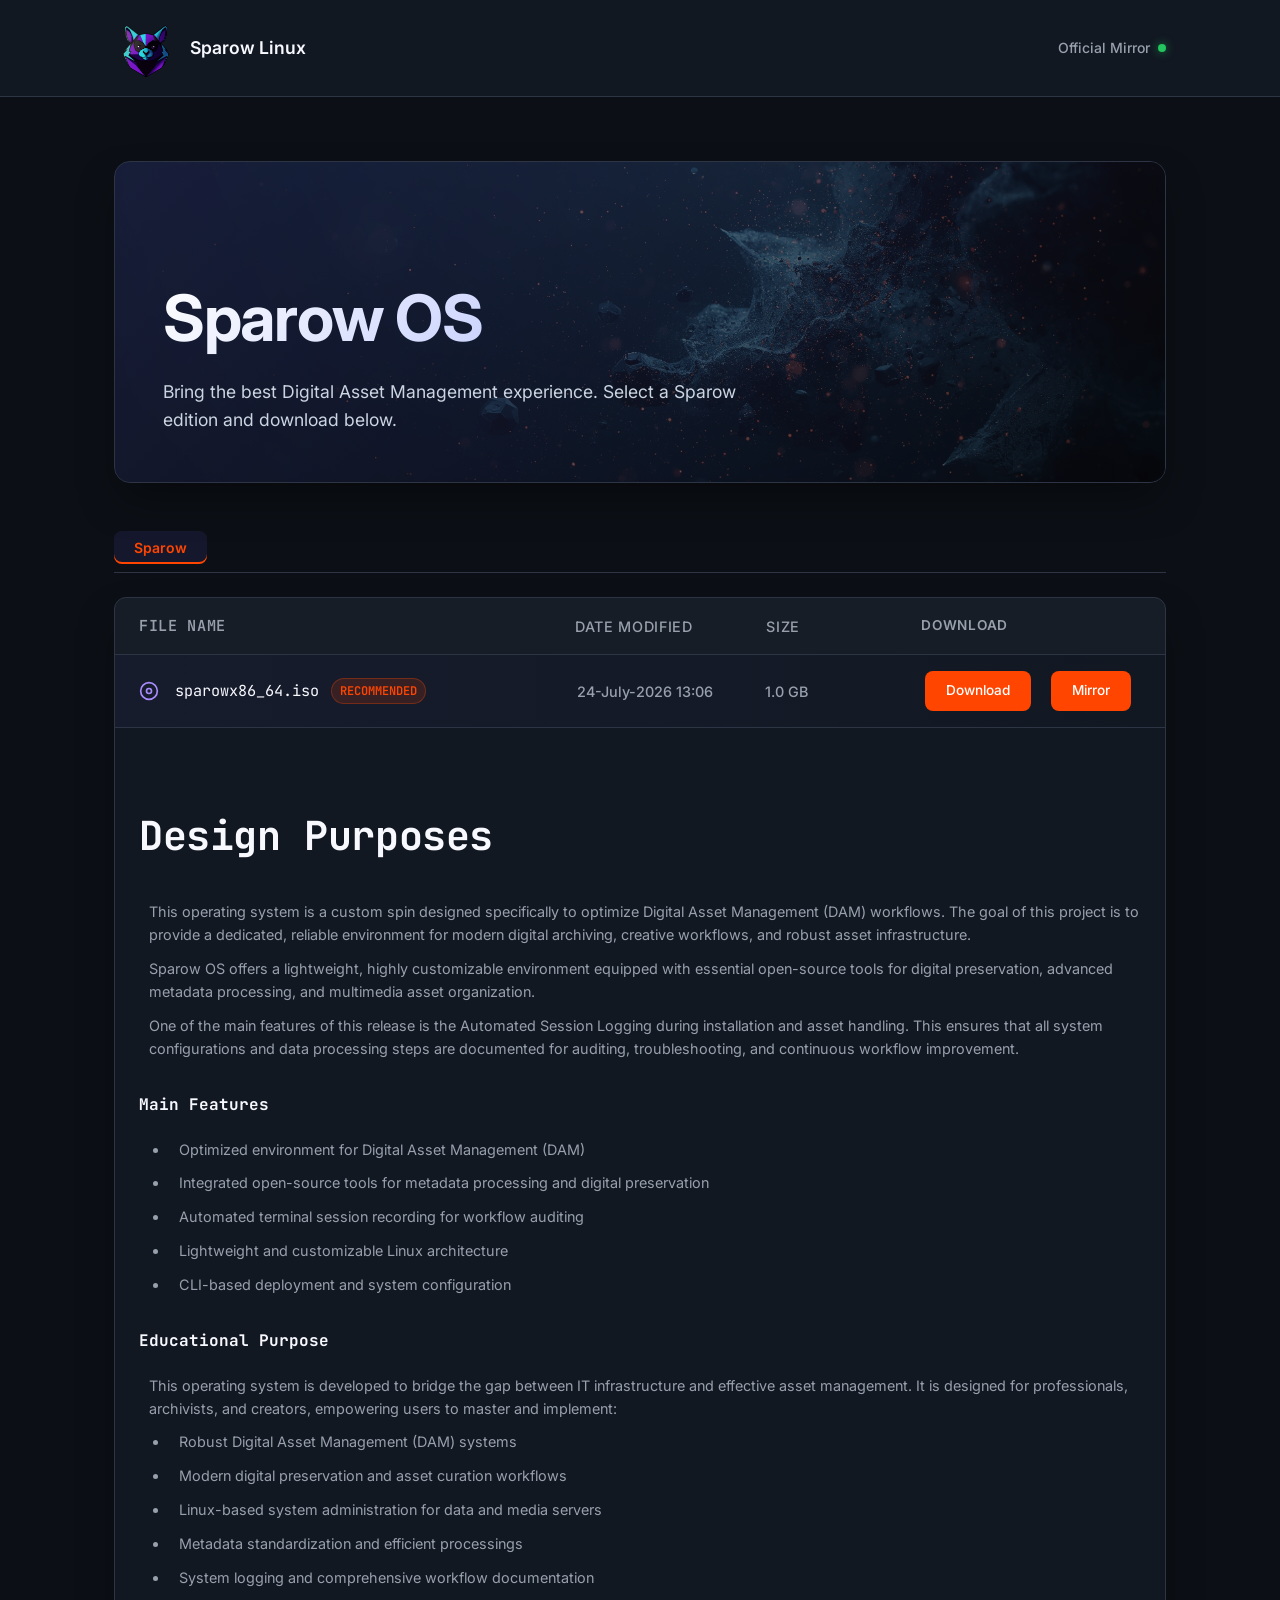
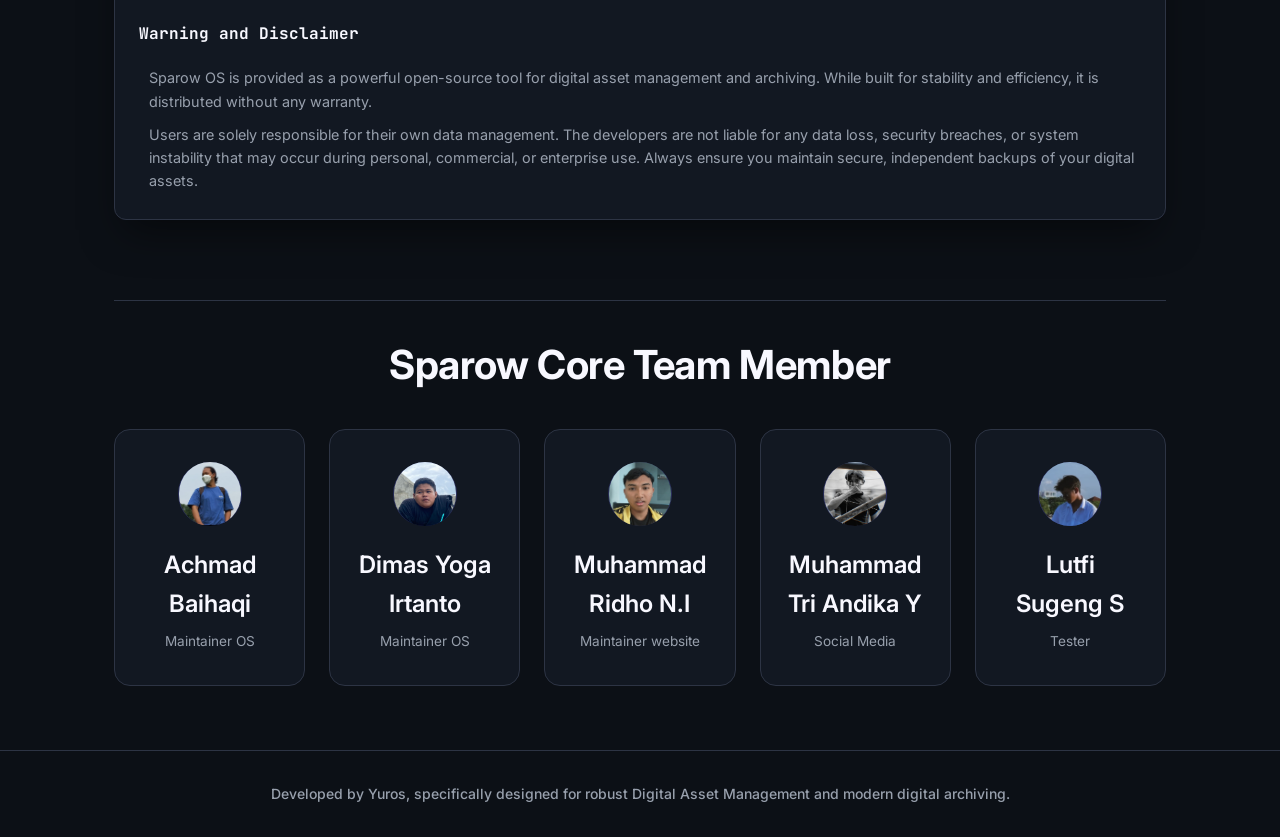
==== commit cb83a7e5: "Update index.html" ====
--- a/template/index.html
+++ b/template/index.html
@@ -14,7 +14,7 @@
     <nav class="navbar">
         <div class="container">
             <div class="logo">
-                <img src="asset-website/logo-sparow.png" alt="logo-sparow" style="height: 64px; width: auto;"/>
+                <img src="/logo-sparow.png" alt="logo-sparow" style="height: 64px; width: auto;"/>
                 <span>Sparow Linux</span>
             </div>
             <div class="server-info">
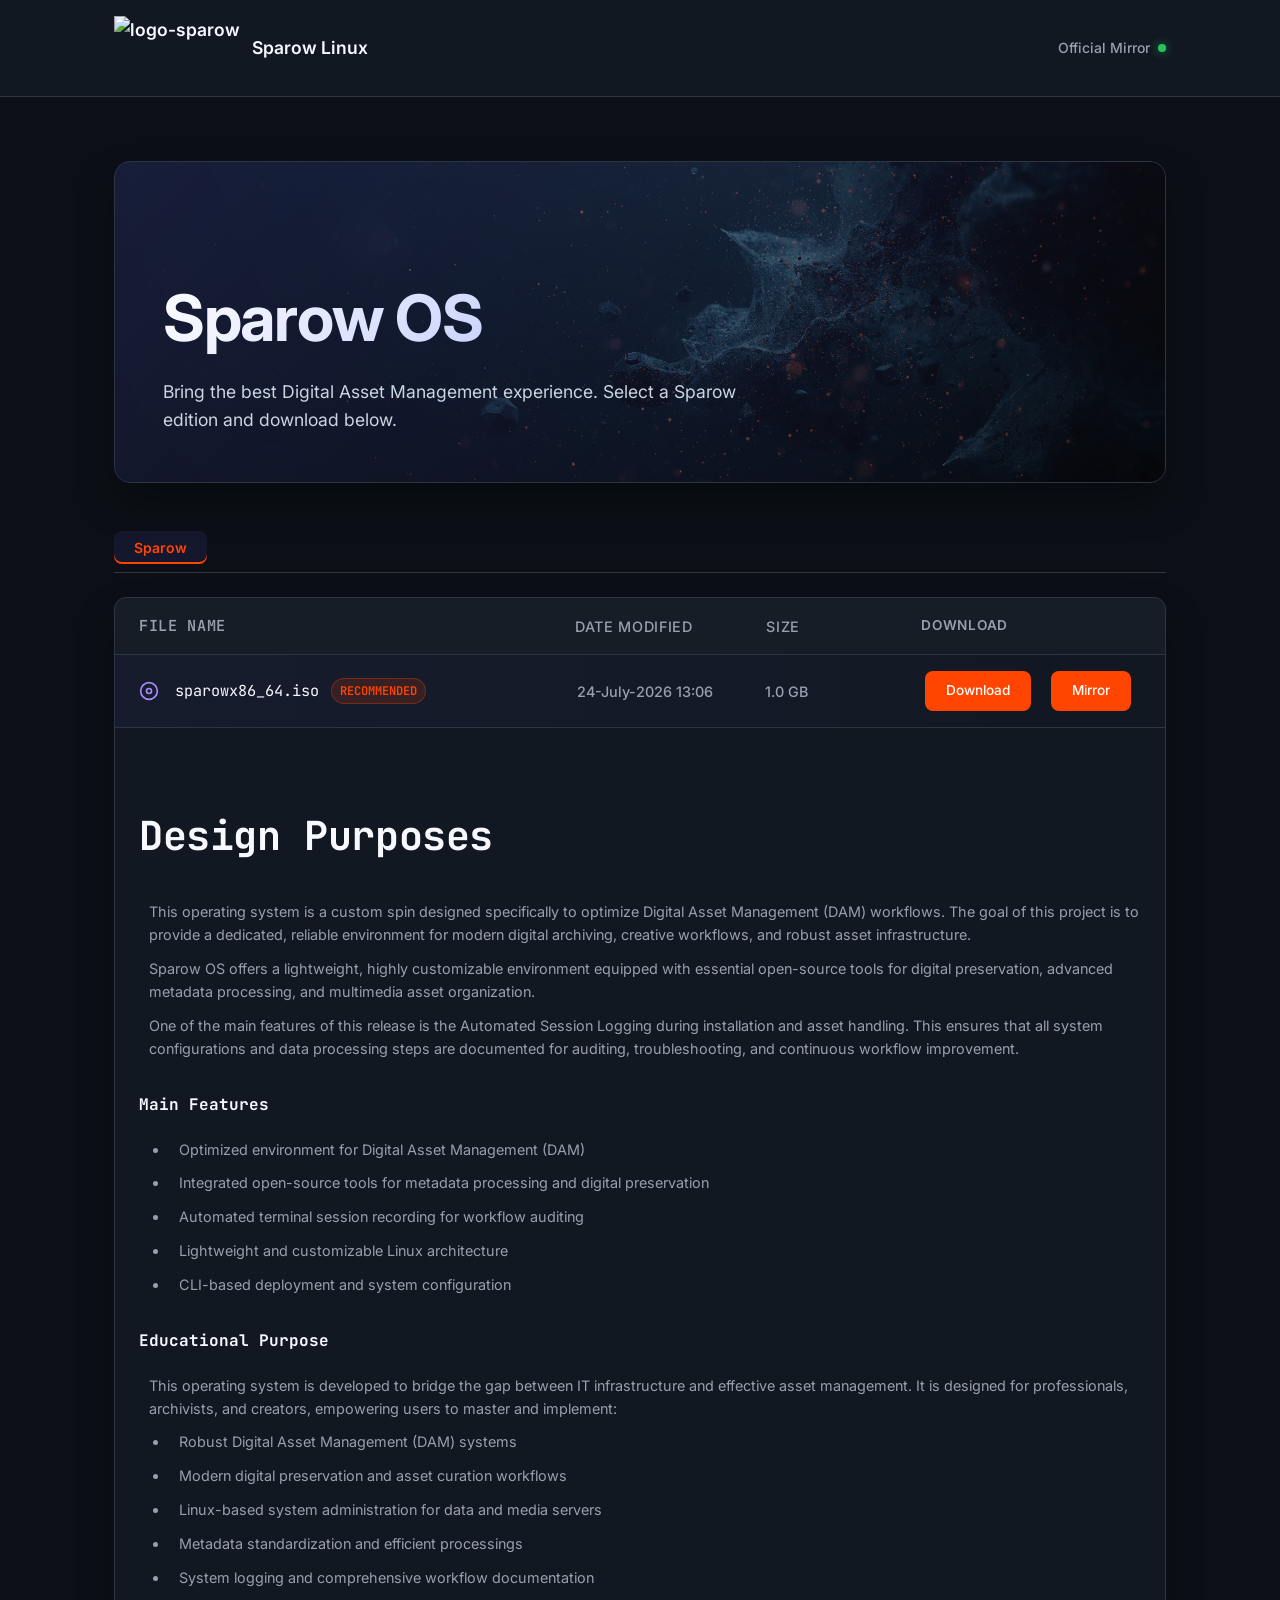
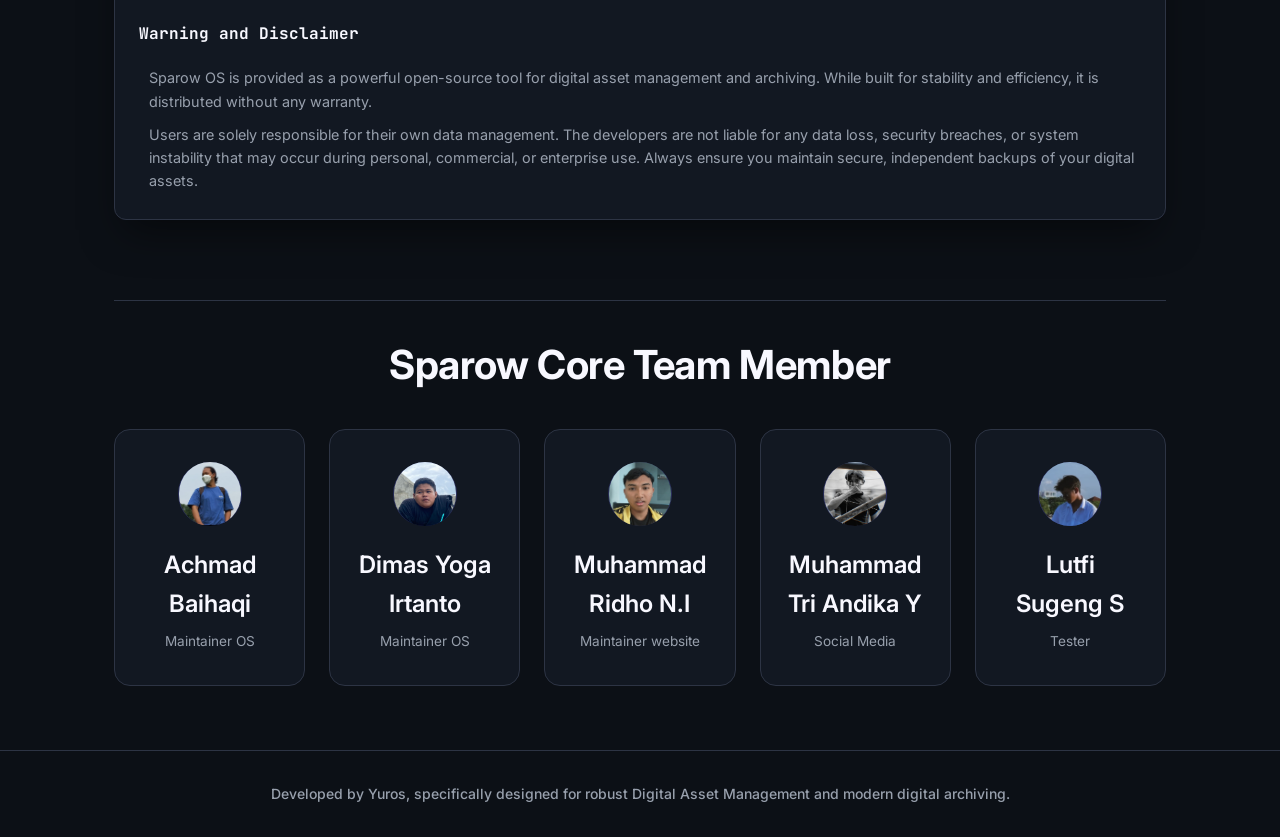
==== commit ff46e34b: "Update index.html" ====
--- a/template/index.html
+++ b/template/index.html
@@ -14,7 +14,7 @@
     <nav class="navbar">
         <div class="container">
             <div class="logo">
-                <img src="/logo-sparow.png" alt="logo-sparow" style="height: 64px; width: auto;"/>
+                <img src="logo-sparow.png" alt="logo-sparow" style="height: 64px; width: auto;"/>
                 <span>Sparow Linux</span>
             </div>
             <div class="server-info">
